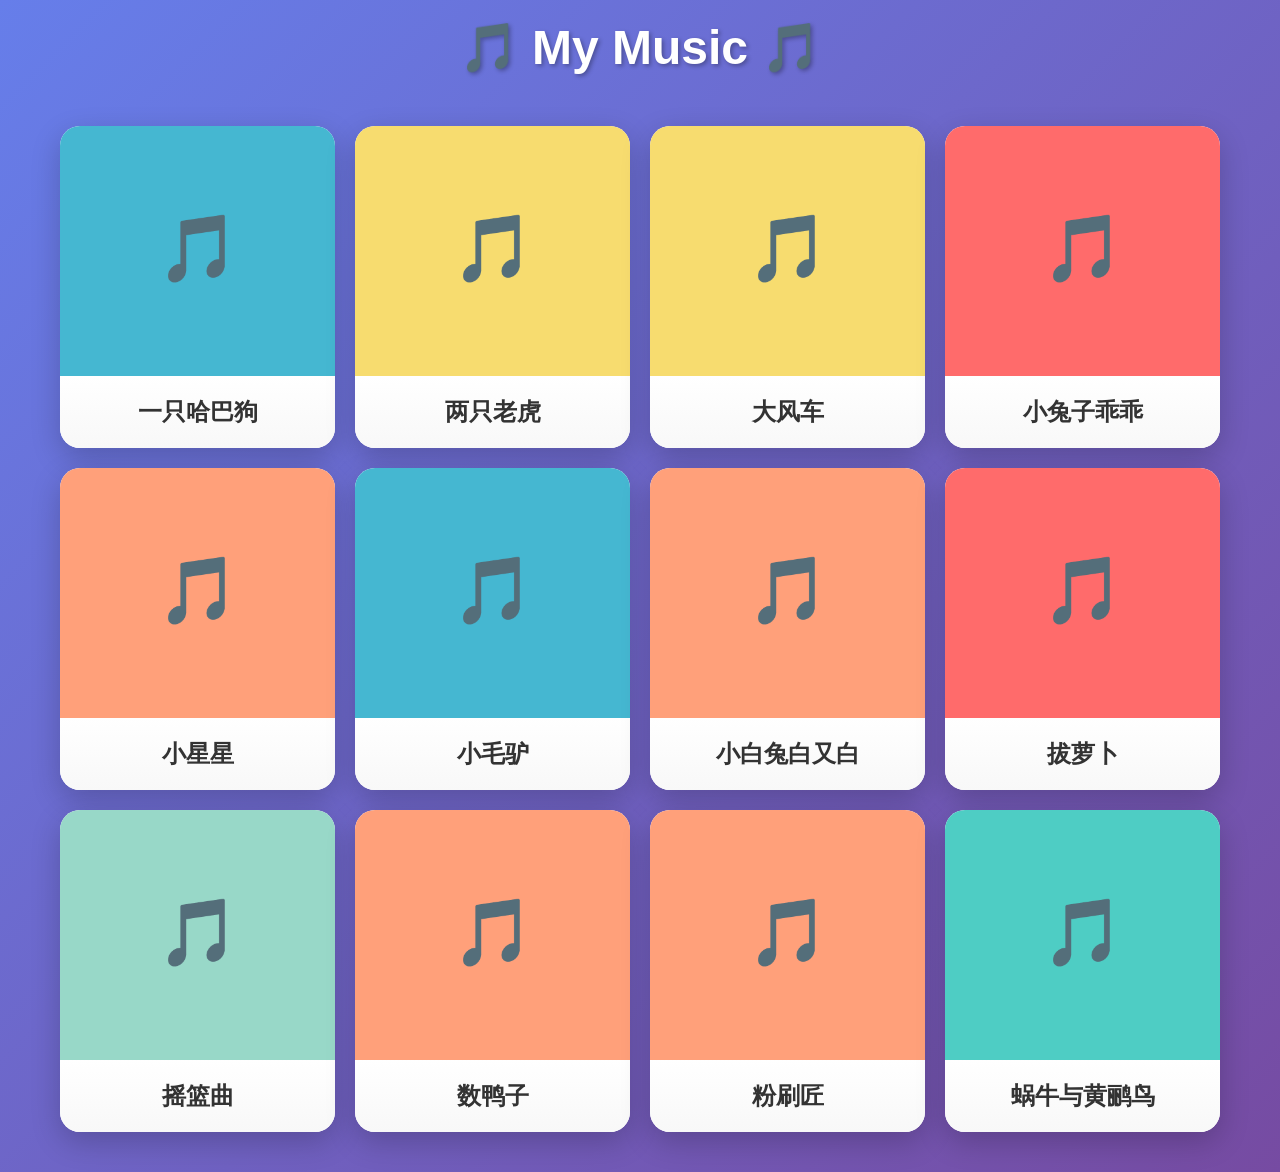
==== index.html @ 4a07624f "initial commit" ====
<!doctype html>
<html lang="en">
    <head>
        <meta charset="UTF-8" />
        <meta name="viewport" content="width=device-width, initial-scale=1.0" />
        <title>Kids Music Player</title>
        <style>
            * {
                margin: 0;
                padding: 0;
                box-sizing: border-box;
            }

            body {
                background: linear-gradient(135deg, #667eea 0%, #764ba2 100%);
                font-family: "Arial", sans-serif;
                min-height: 100vh;
                padding: 20px;
            }

            .container {
                max-width: 1200px;
                margin: 0 auto;
            }

            h1 {
                text-align: center;
                color: white;
                font-size: 3em;
                margin-bottom: 30px;
                text-shadow: 2px 2px 4px rgba(0, 0, 0, 0.3);
            }

            .grid {
                display: grid;
                grid-template-columns: repeat(auto-fit, minmax(250px, 1fr));
                gap: 20px;
                padding: 20px;
            }

            .song-card {
                background: white;
                border-radius: 20px;
                overflow: hidden;
                cursor: pointer;
                transition:
                    transform 0.3s ease,
                    box-shadow 0.3s ease;
                box-shadow: 0 10px 30px rgba(0, 0, 0, 0.2);
            }

            .song-card:hover {
                transform: translateY(-10px) scale(1.05);
                box-shadow: 0 20px 40px rgba(0, 0, 0, 0.3);
            }

            .song-card:active {
                transform: translateY(-5px) scale(1.02);
            }

            .song-card img {
                width: 100%;
                height: 250px;
                object-fit: cover;
                display: block;
            }

            .song-title {
                padding: 20px;
                text-align: center;
                font-size: 1.5em;
                font-weight: bold;
                color: #333;
                background: linear-gradient(to bottom, white, #f8f8f8);
            }

            .playing {
                animation: pulse 1s infinite;
                border: 5px solid #ffd700;
            }

            @keyframes pulse {
                0%,
                100% {
                    box-shadow: 0 0 20px rgba(255, 215, 0, 0.8);
                }
                50% {
                    box-shadow: 0 0 40px rgba(255, 215, 0, 1);
                }
            }

            @media (max-width: 768px) {
                h1 {
                    font-size: 2em;
                }

                .grid {
                    grid-template-columns: repeat(auto-fit, minmax(150px, 1fr));
                    gap: 15px;
                    padding: 10px;
                }

                .song-card img {
                    height: 150px;
                }

                .song-title {
                    font-size: 1.2em;
                    padding: 15px;
                }
            }
        </style>
    </head>
    <body>
        <div class="container">
            <h1>🎵 My Music 🎵</h1>
            <div class="grid" id="songsGrid"></div>
        </div>

        <audio id="audioPlayer"></audio>

        <script>
            const audioPlayer = document.getElementById("audioPlayer");
            const songsGrid = document.getElementById("songsGrid");
            let currentCard = null;
            let songs = [];

            // Load songs from JSON file
            async function loadSongs() {
                try {
                    const response = await fetch("songs.json");
                    if (!response.ok) {
                        throw new Error("Failed to load songs.json");
                    }
                    songs = await response.json();
                    createSongCards();
                } catch (error) {
                    console.error("Error loading songs:", error);
                    // Show error message to user
                    songsGrid.innerHTML = `
                        <div style="grid-column: 1/-1; text-align: center; padding: 40px; color: white; font-size: 1.5em;">
                            ⚠️ Could not load songs. Please make sure songs.json exists.
                        </div>
                    `;
                }
            }

            // Create song cards
            function createSongCards() {
                songs.forEach((song) => {
                    const card = document.createElement("div");
                    card.className = "song-card";
                    card.dataset.songId = song.id;

                    const img = document.createElement("img");
                    // Use thumbnail from JSON
                    const thumbnailFile = song.thumbnail;
                    img.src = thumbnailFile
                        ? `assets/thumbnails/${thumbnailFile}`
                        : `assets/thumbnails/${song.id}.svg`;
                    img.alt = song.title;

                    // Fallback logic:
                    // - If thumbnail specified in JSON: try that file -> placeholder
                    // - If no thumbnail in JSON: try svg -> jpg -> jiff -> jfif -> placeholder
                    let fallbackAttempted = 0;
                    img.onerror = function () {
                        if (song.thumbnail) {
                            // Thumbnail was specified but failed to load
                            // Go straight to placeholder
                            this.src =
                                'data:image/svg+xml,%3Csvg xmlns="http://www.w3.org/2000/svg" width="250" height="250"%3E%3Crect fill="%23' +
                                getRandomColor() +
                                '" width="250" height="250"/%3E%3Ctext x="50%25" y="50%25" font-size="60" text-anchor="middle" dy=".3em" fill="white"%3E🎵%3C/text%3E%3C/svg%3E';
                        } else {
                            // No thumbnail specified, try common extensions
                            if (fallbackAttempted === 0) {
                                // Try JPG
                                fallbackAttempted = 1;
                                this.src = `assets/thumbnails/${song.id}.jpg`;
                            } else if (fallbackAttempted === 1) {
                                // Try JIFF
                                fallbackAttempted = 2;
                                this.src = `assets/thumbnails/${song.id}.jiff`;
                            } else if (fallbackAttempted === 2) {
                                // Try JFIF
                                fallbackAttempted = 3;
                                this.src = `assets/thumbnails/${song.id}.jfif`;
                            } else if (fallbackAttempted === 3) {
                                // Try PNG
                                fallbackAttempted = 4;
                                this.src = `assets/thumbnails/${song.id}.png`;
                            } else {
                                // Show placeholder
                                this.src =
                                    'data:image/svg+xml,%3Csvg xmlns="http://www.w3.org/2000/svg" width="250" height="250"%3E%3Crect fill="%23' +
                                    getRandomColor() +
                                    '" width="250" height="250"/%3E%3Ctext x="50%25" y="50%25" font-size="60" text-anchor="middle" dy=".3em" fill="white"%3E🎵%3C/text%3E%3C/svg%3E';
                            }
                        }
                    };

                    const title = document.createElement("div");
                    title.className = "song-title";
                    title.textContent = song.title;

                    card.appendChild(img);
                    card.appendChild(title);
                    card.addEventListener("click", () => playSong(song, card));

                    songsGrid.appendChild(card);
                });
            }

            function playSong(song, card) {
                // If clicking the same song that's playing, pause it
                if (currentCard === card && !audioPlayer.paused) {
                    audioPlayer.pause();
                    card.classList.remove("playing");
                    currentCard = null;
                    return;
                }

                // Remove playing state from previous card
                if (currentCard) {
                    currentCard.classList.remove("playing");
                }

                // Set new song - use audioFile from JSON or fallback to id.mp3
                const audioFile = song.audioFile || `${song.id}.mp3`;
                audioPlayer.src = `assets/songs/${audioFile}`;
                audioPlayer.play();
                card.classList.add("playing");
                currentCard = card;
            }

            // Remove playing state when song ends
            audioPlayer.addEventListener("ended", () => {
                if (currentCard) {
                    currentCard.classList.remove("playing");
                    currentCard = null;
                }
            });

            function getRandomColor() {
                const colors = [
                    "FF6B6B",
                    "4ECDC4",
                    "45B7D1",
                    "FFA07A",
                    "98D8C8",
                    "F7DC6F",
                    "BB8FCE",
                    "85C1E2",
                ];
                return colors[Math.floor(Math.random() * colors.length)];
            }

            // Initialize: Load songs when page loads
            loadSongs();
        </script>
    </body>
</html>
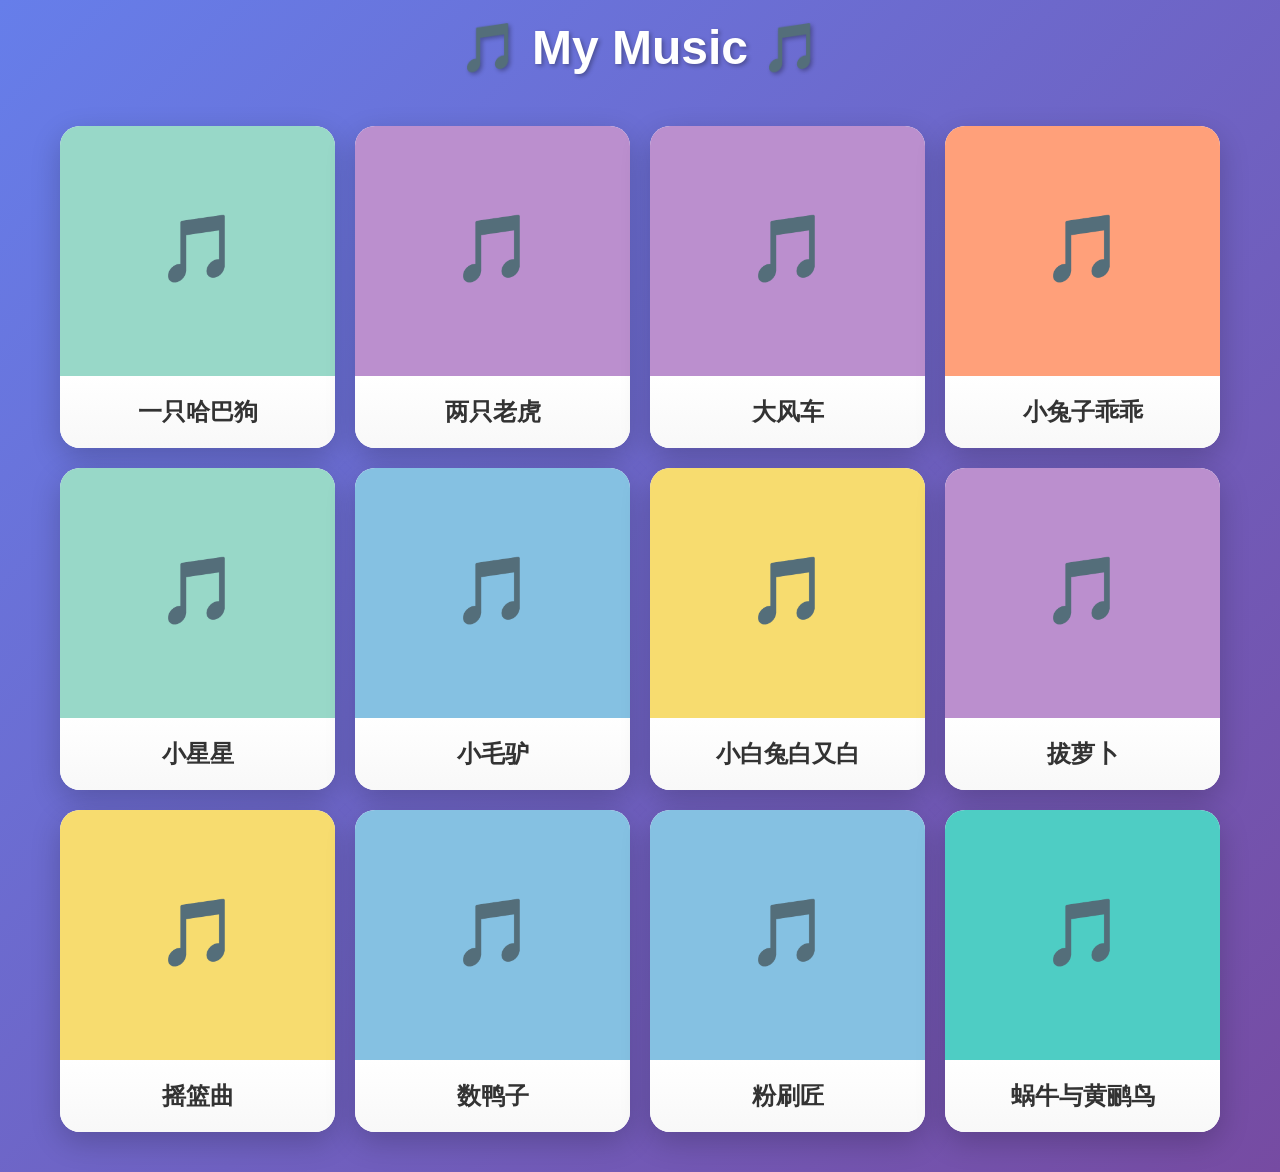
==== commit d5a6bc59: "separate js and css from html" ====
--- a/index.html
+++ b/index.html
@@ -4,112 +4,7 @@
         <meta charset="UTF-8" />
         <meta name="viewport" content="width=device-width, initial-scale=1.0" />
         <title>Kids Music Player</title>
-        <style>
-            * {
-                margin: 0;
-                padding: 0;
-                box-sizing: border-box;
-            }
-
-            body {
-                background: linear-gradient(135deg, #667eea 0%, #764ba2 100%);
-                font-family: "Arial", sans-serif;
-                min-height: 100vh;
-                padding: 20px;
-            }
-
-            .container {
-                max-width: 1200px;
-                margin: 0 auto;
-            }
-
-            h1 {
-                text-align: center;
-                color: white;
-                font-size: 3em;
-                margin-bottom: 30px;
-                text-shadow: 2px 2px 4px rgba(0, 0, 0, 0.3);
-            }
-
-            .grid {
-                display: grid;
-                grid-template-columns: repeat(auto-fit, minmax(250px, 1fr));
-                gap: 20px;
-                padding: 20px;
-            }
-
-            .song-card {
-                background: white;
-                border-radius: 20px;
-                overflow: hidden;
-                cursor: pointer;
-                transition:
-                    transform 0.3s ease,
-                    box-shadow 0.3s ease;
-                box-shadow: 0 10px 30px rgba(0, 0, 0, 0.2);
-            }
-
-            .song-card:hover {
-                transform: translateY(-10px) scale(1.05);
-                box-shadow: 0 20px 40px rgba(0, 0, 0, 0.3);
-            }
-
-            .song-card:active {
-                transform: translateY(-5px) scale(1.02);
-            }
-
-            .song-card img {
-                width: 100%;
-                height: 250px;
-                object-fit: cover;
-                display: block;
-            }
-
-            .song-title {
-                padding: 20px;
-                text-align: center;
-                font-size: 1.5em;
-                font-weight: bold;
-                color: #333;
-                background: linear-gradient(to bottom, white, #f8f8f8);
-            }
-
-            .playing {
-                animation: pulse 1s infinite;
-                border: 5px solid #ffd700;
-            }
-
-            @keyframes pulse {
-                0%,
-                100% {
-                    box-shadow: 0 0 20px rgba(255, 215, 0, 0.8);
-                }
-                50% {
-                    box-shadow: 0 0 40px rgba(255, 215, 0, 1);
-                }
-            }
-
-            @media (max-width: 768px) {
-                h1 {
-                    font-size: 2em;
-                }
-
-                .grid {
-                    grid-template-columns: repeat(auto-fit, minmax(150px, 1fr));
-                    gap: 15px;
-                    padding: 10px;
-                }
-
-                .song-card img {
-                    height: 150px;
-                }
-
-                .song-title {
-                    font-size: 1.2em;
-                    padding: 15px;
-                }
-            }
-        </style>
+        <link rel="stylesheet" href="style.css" />
     </head>
     <body>
         <div class="container">
@@ -119,145 +14,6 @@
 
         <audio id="audioPlayer"></audio>
 
-        <script>
-            const audioPlayer = document.getElementById("audioPlayer");
-            const songsGrid = document.getElementById("songsGrid");
-            let currentCard = null;
-            let songs = [];
-
-            // Load songs from JSON file
-            async function loadSongs() {
-                try {
-                    const response = await fetch("songs.json");
-                    if (!response.ok) {
-                        throw new Error("Failed to load songs.json");
-                    }
-                    songs = await response.json();
-                    createSongCards();
-                } catch (error) {
-                    console.error("Error loading songs:", error);
-                    // Show error message to user
-                    songsGrid.innerHTML = `
-                        <div style="grid-column: 1/-1; text-align: center; padding: 40px; color: white; font-size: 1.5em;">
-                            ⚠️ Could not load songs. Please make sure songs.json exists.
-                        </div>
-                    `;
-                }
-            }
-
-            // Create song cards
-            function createSongCards() {
-                songs.forEach((song) => {
-                    const card = document.createElement("div");
-                    card.className = "song-card";
-                    card.dataset.songId = song.id;
-
-                    const img = document.createElement("img");
-                    // Use thumbnail from JSON
-                    const thumbnailFile = song.thumbnail;
-                    img.src = thumbnailFile
-                        ? `assets/thumbnails/${thumbnailFile}`
-                        : `assets/thumbnails/${song.id}.svg`;
-                    img.alt = song.title;
-
-                    // Fallback logic:
-                    // - If thumbnail specified in JSON: try that file -> placeholder
-                    // - If no thumbnail in JSON: try svg -> jpg -> jiff -> jfif -> placeholder
-                    let fallbackAttempted = 0;
-                    img.onerror = function () {
-                        if (song.thumbnail) {
-                            // Thumbnail was specified but failed to load
-                            // Go straight to placeholder
-                            this.src =
-                                'data:image/svg+xml,%3Csvg xmlns="http://www.w3.org/2000/svg" width="250" height="250"%3E%3Crect fill="%23' +
-                                getRandomColor() +
-                                '" width="250" height="250"/%3E%3Ctext x="50%25" y="50%25" font-size="60" text-anchor="middle" dy=".3em" fill="white"%3E🎵%3C/text%3E%3C/svg%3E';
-                        } else {
-                            // No thumbnail specified, try common extensions
-                            if (fallbackAttempted === 0) {
-                                // Try JPG
-                                fallbackAttempted = 1;
-                                this.src = `assets/thumbnails/${song.id}.jpg`;
-                            } else if (fallbackAttempted === 1) {
-                                // Try JIFF
-                                fallbackAttempted = 2;
-                                this.src = `assets/thumbnails/${song.id}.jiff`;
-                            } else if (fallbackAttempted === 2) {
-                                // Try JFIF
-                                fallbackAttempted = 3;
-                                this.src = `assets/thumbnails/${song.id}.jfif`;
-                            } else if (fallbackAttempted === 3) {
-                                // Try PNG
-                                fallbackAttempted = 4;
-                                this.src = `assets/thumbnails/${song.id}.png`;
-                            } else {
-                                // Show placeholder
-                                this.src =
-                                    'data:image/svg+xml,%3Csvg xmlns="http://www.w3.org/2000/svg" width="250" height="250"%3E%3Crect fill="%23' +
-                                    getRandomColor() +
-                                    '" width="250" height="250"/%3E%3Ctext x="50%25" y="50%25" font-size="60" text-anchor="middle" dy=".3em" fill="white"%3E🎵%3C/text%3E%3C/svg%3E';
-                            }
-                        }
-                    };
-
-                    const title = document.createElement("div");
-                    title.className = "song-title";
-                    title.textContent = song.title;
-
-                    card.appendChild(img);
-                    card.appendChild(title);
-                    card.addEventListener("click", () => playSong(song, card));
-
-                    songsGrid.appendChild(card);
-                });
-            }
-
-            function playSong(song, card) {
-                // If clicking the same song that's playing, pause it
-                if (currentCard === card && !audioPlayer.paused) {
-                    audioPlayer.pause();
-                    card.classList.remove("playing");
-                    currentCard = null;
-                    return;
-                }
-
-                // Remove playing state from previous card
-                if (currentCard) {
-                    currentCard.classList.remove("playing");
-                }
-
-                // Set new song - use audioFile from JSON or fallback to id.mp3
-                const audioFile = song.audioFile || `${song.id}.mp3`;
-                audioPlayer.src = `assets/songs/${audioFile}`;
-                audioPlayer.play();
-                card.classList.add("playing");
-                currentCard = card;
-            }
-
-            // Remove playing state when song ends
-            audioPlayer.addEventListener("ended", () => {
-                if (currentCard) {
-                    currentCard.classList.remove("playing");
-                    currentCard = null;
-                }
-            });
-
-            function getRandomColor() {
-                const colors = [
-                    "FF6B6B",
-                    "4ECDC4",
-                    "45B7D1",
-                    "FFA07A",
-                    "98D8C8",
-                    "F7DC6F",
-                    "BB8FCE",
-                    "85C1E2",
-                ];
-                return colors[Math.floor(Math.random() * colors.length)];
-            }
-
-            // Initialize: Load songs when page loads
-            loadSongs();
-        </script>
+        <script src="app.js"></script>
     </body>
 </html>
--- a/style.css
+++ b/style.css
@@ -0,0 +1,104 @@
+* {
+    margin: 0;
+    padding: 0;
+    box-sizing: border-box;
+}
+
+body {
+    background: linear-gradient(135deg, #667eea 0%, #764ba2 100%);
+    font-family: "Arial", sans-serif;
+    min-height: 100vh;
+    padding: 20px;
+}
+
+.container {
+    max-width: 1200px;
+    margin: 0 auto;
+}
+
+h1 {
+    text-align: center;
+    color: white;
+    font-size: 3em;
+    margin-bottom: 30px;
+    text-shadow: 2px 2px 4px rgba(0, 0, 0, 0.3);
+}
+
+.grid {
+    display: grid;
+    grid-template-columns: repeat(auto-fit, minmax(250px, 1fr));
+    gap: 20px;
+    padding: 20px;
+}
+
+.song-card {
+    background: white;
+    border-radius: 20px;
+    overflow: hidden;
+    cursor: pointer;
+    transition:
+        transform 0.3s ease,
+        box-shadow 0.3s ease;
+    box-shadow: 0 10px 30px rgba(0, 0, 0, 0.2);
+}
+
+.song-card:hover {
+    transform: translateY(-10px) scale(1.05);
+    box-shadow: 0 20px 40px rgba(0, 0, 0, 0.3);
+}
+
+.song-card:active {
+    transform: translateY(-5px) scale(1.02);
+}
+
+.song-card img {
+    width: 100%;
+    height: 250px;
+    object-fit: cover;
+    display: block;
+}
+
+.song-title {
+    padding: 20px;
+    text-align: center;
+    font-size: 1.5em;
+    font-weight: bold;
+    color: #333;
+    background: linear-gradient(to bottom, white, #f8f8f8);
+}
+
+.playing {
+    animation: pulse 1s infinite;
+    border: 5px solid #ffd700;
+}
+
+@keyframes pulse {
+    0%,
+    100% {
+        box-shadow: 0 0 20px rgba(255, 215, 0, 0.8);
+    }
+    50% {
+        box-shadow: 0 0 40px rgba(255, 215, 0, 1);
+    }
+}
+
+@media (max-width: 768px) {
+    h1 {
+        font-size: 2em;
+    }
+
+    .grid {
+        grid-template-columns: repeat(auto-fit, minmax(150px, 1fr));
+        gap: 15px;
+        padding: 10px;
+    }
+
+    .song-card img {
+        height: 150px;
+    }
+
+    .song-title {
+        font-size: 1.2em;
+        padding: 15px;
+    }
+}
